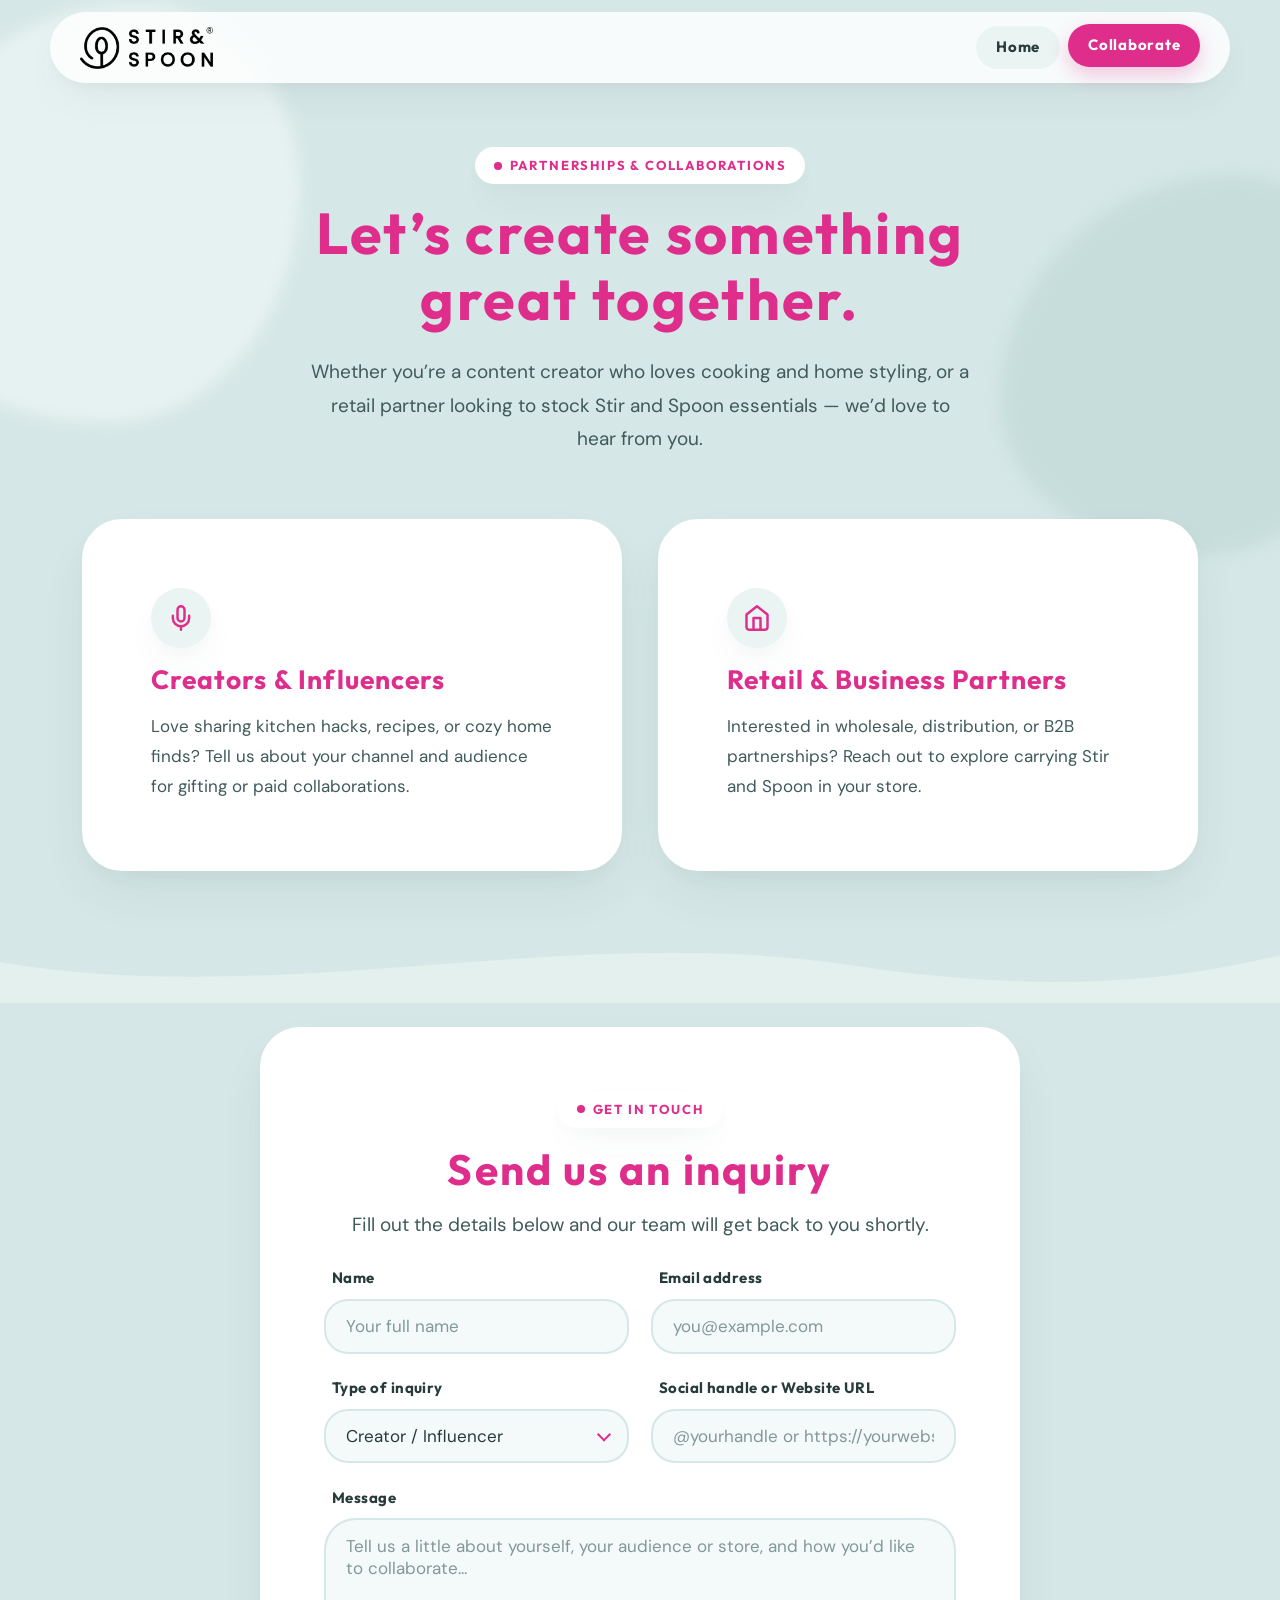
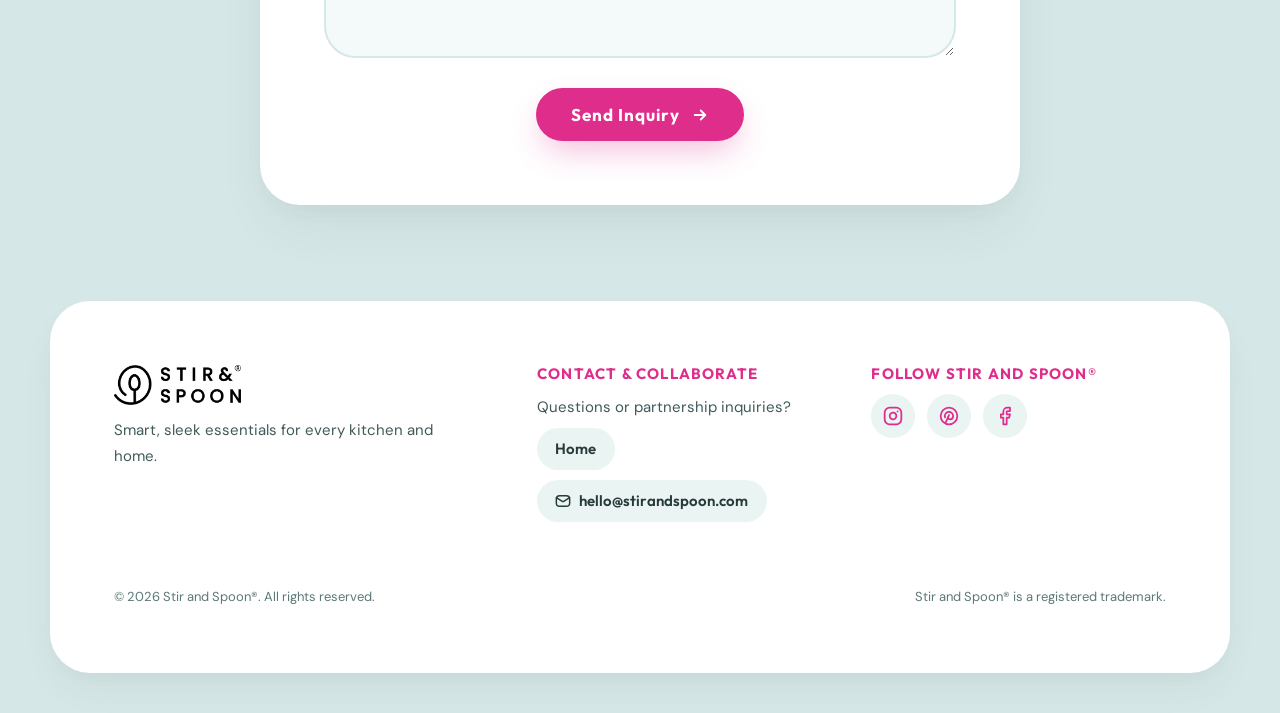
==== collaborate.html @ b80af35c "Update main page copy and add Collaborate page with inquiry form" ====
<!DOCTYPE html>
<html lang="en">
<head>
  <meta charset="UTF-8" />
  <meta name="viewport" content="width=device-width, initial-scale=1.0" />

  <!-- SEO Meta Tags -->
  <title>Collaborate | Stir and Spoon® — Partnerships &amp; Creators</title>
  <meta
    name="description"
    content="Collaborate with Stir and Spoon® — Whether you’re a content creator who loves cooking and home styling, or a retail partner looking to stock Stir and Spoon essentials."
  />

  <!-- Open Graph / Social Sharing Tags -->
  <meta property="og:type" content="website" />
  <meta property="og:site_name" content="Stir and Spoon®" />
  <meta property="og:title" content="Collaborate | Stir and Spoon®" />
  <meta
    property="og:description"
    content="Let’s create something great together. Creator collaborations and retail partnerships with Stir and Spoon®."
  />
  <meta property="og:image" content="assets/photos/hero-foto.jpg" />

  <!-- Favicon & App Icons -->
  <link rel="icon" type="image/png" sizes="192x192" href="assets/favicon.png" />
  <link rel="shortcut icon" href="favicon.ico" />
  <link rel="apple-touch-icon" sizes="180x180" href="assets/apple-touch-icon.png" />

  <!-- Google Fonts: Outfit (Geometric Headings & Wordmark) + DM Sans (Body) -->
  <link rel="preconnect" href="https://fonts.googleapis.com" />
  <link rel="preconnect" href="https://fonts.gstatic.com" crossorigin />
  <link
    href="https://fonts.googleapis.com/css2?family=DM+Sans:ital,opsz,wght@0,9..40,400..700;1,9..40,400..600&family=Outfit:wght@500;600;700;800&display=swap"
    rel="stylesheet"
  />

  <!-- Main Stylesheet -->
  <link rel="stylesheet" href="style.css" />
</head>
<body>

  <!-- ========================================================================
       1. HEADER COMPONENT (Shared across all pages)
       ======================================================================== -->
  <header class="site-header" id="top">
    <div class="header-bar">
      <!-- Brand Logo (Left) -->
      <a href="index.html" class="brand-logo" aria-label="Stir and Spoon® Home">
        <img
          src="assets/logo.svg"
          alt="Stir and Spoon®"
          class="brand-logo-img"
          data-logo-img
        />
        <span class="brand-wordmark-fallback" style="display: none;">
          STIR AND SPOON<sup>®</sup>
        </span>
      </a>

      <!-- Header Right Actions: Home & Collaborate Links -->
      <div class="header-actions">
        <div class="header-nav-links">
          <a href="index.html" class="header-pill-link">
            <span data-i18n="nav.home">Home</span>
          </a>
          <a href="collaborate.html" class="header-pill-link is-active" aria-current="page">
            <span data-i18n="nav.collaborate">Collaborate</span>
          </a>
        </div>
      </div>
    </div>
  </header>

  <main>
    <!-- ======================================================================
         2. COLLABORATE HERO SECTION
         ====================================================================== -->
    <section class="section collab-hero-section">
      <div class="blob blob-light hero-blob-1" aria-hidden="true"></div>
      <div class="blob blob-deep hero-blob-2" aria-hidden="true"></div>

      <div class="container collab-hero-inner reveal">
        <span class="section-eyebrow" data-i18n="collaborate.eyebrow">
          Partnerships &amp; Collaborations
        </span>

        <h1 class="collab-hero-title" data-i18n="collaborate.title">
          Let’s create something great together.
        </h1>

        <p class="collab-hero-subtitle" data-i18n="collaborate.subtitle">
          Whether you’re a content creator who loves cooking and home styling, or a retail partner looking to stock Stir and Spoon essentials — we’d love to hear from you.
        </p>
      </div>
    </section>

    <!-- ======================================================================
         3. TWO COLLABORATION CARDS SIDE-BY-SIDE
         ====================================================================== -->
    <section class="section collab-cards-section">
      <div class="container">
        <div class="collab-cards-grid">
          <!-- Card 1: Creators & Influencers -->
          <article class="card card-interactive collab-card reveal">
            <div class="collab-card-icon" aria-hidden="true">
              <svg width="28" height="28" viewBox="0 0 24 24" fill="none" stroke="currentColor" stroke-width="2.1" stroke-linecap="round" stroke-linejoin="round">
                <path d="M12 2a3 3 0 0 0-3 3v7a3 3 0 0 0 6 0V5a3 3 0 0 0-3-3Z" />
                <path d="M19 10v2a7 7 0 0 1-14 0v-2" />
                <line x1="12" y1="19" x2="12" y2="22" />
              </svg>
            </div>
            <h2 class="collab-card-title" data-i18n="collaborate.card1Title">
              Creators &amp; Influencers
            </h2>
            <p class="collab-card-text" data-i18n="collaborate.card1Text">
              Love sharing kitchen hacks, recipes, or cozy home finds? Tell us about your channel and audience for gifting or paid collaborations.
            </p>
          </article>

          <!-- Card 2: Retail & Business Partners -->
          <article class="card card-interactive collab-card reveal">
            <div class="collab-card-icon" aria-hidden="true">
              <svg width="28" height="28" viewBox="0 0 24 24" fill="none" stroke="currentColor" stroke-width="2.1" stroke-linecap="round" stroke-linejoin="round">
                <path d="M3 9l9-7 9 7v11a2 2 0 0 1-2 2H5a2 2 0 0 1-2-2z" />
                <polyline points="9 22 9 12 15 12 15 22" />
              </svg>
            </div>
            <h2 class="collab-card-title" data-i18n="collaborate.card2Title">
              Retail &amp; Business Partners
            </h2>
            <p class="collab-card-text" data-i18n="collaborate.card2Text">
              Interested in wholesale, distribution, or B2B partnerships? Reach out to explore carrying Stir and Spoon in your store.
            </p>
          </article>
        </div>
      </div>
    </section>

    <!-- Soft Organic Wave Curve Transition -->
    <div class="wave-divider" aria-hidden="true">
      <svg viewBox="0 0 1440 80" fill="none" preserveAspectRatio="none">
        <path
          d="M0,32 C320,88 640,-16 960,36 C1200,74 1340,48 1440,24 L1440,80 L0,80 Z"
          fill="#EAF4F3"
          opacity="0.7"
        />
      </svg>
    </div>

    <!-- ======================================================================
         4. COLLABORATE CONTACT FORM SECTION
         ====================================================================== -->
    <section class="section collab-form-section" id="inquiry-form">
      <div class="container">
        <div class="card collab-form-card reveal">
          <div class="section-header" style="margin-bottom: 1.5rem;">
            <span class="section-eyebrow" data-i18n="collaborate.formEyebrow">Get in touch</span>
            <h2 class="section-title" data-i18n="collaborate.formTitle">Send us an inquiry</h2>
            <p class="section-subtitle" data-i18n="collaborate.formSubtitle">
              Fill out the details below and our team will get back to you shortly.
            </p>
          </div>

          <form class="collab-form" id="collab-form">
            <div class="form-row-2">
              <!-- Name -->
              <div class="form-group">
                <label for="collab-name" class="form-label" data-i18n="collaborate.labelName">
                  Name
                </label>
                <input
                  type="text"
                  id="collab-name"
                  name="name"
                  class="form-input"
                  placeholder="Your full name"
                  required
                />
              </div>

              <!-- Email address -->
              <div class="form-group">
                <label for="collab-email" class="form-label" data-i18n="collaborate.labelEmail">
                  Email address
                </label>
                <input
                  type="email"
                  id="collab-email"
                  name="email"
                  class="form-input"
                  placeholder="you@example.com"
                  required
                />
              </div>
            </div>

            <div class="form-row-2">
              <!-- Type of inquiry (dropdown) -->
              <div class="form-group">
                <label for="collab-type" class="form-label" data-i18n="collaborate.labelType">
                  Type of inquiry
                </label>
                <div class="select-wrapper">
                  <select id="collab-type" name="inquiryType" class="form-select" required>
                    <option value="Creator / Influencer" data-i18n="collaborate.optionCreator">
                      Creator / Influencer
                    </option>
                    <option value="Retail / Wholesale" data-i18n="collaborate.optionRetail">
                      Retail / Wholesale
                    </option>
                    <option value="Press / Other" data-i18n="collaborate.optionPress">
                      Press / Other
                    </option>
                  </select>
                </div>
              </div>

              <!-- Social handle or Website URL -->
              <div class="form-group">
                <label for="collab-social" class="form-label" data-i18n="collaborate.labelSocial">
                  Social handle or Website URL
                </label>
                <input
                  type="text"
                  id="collab-social"
                  name="socialOrWebsite"
                  class="form-input"
                  placeholder="@yourhandle or https://yourwebsite.com"
                />
              </div>
            </div>

            <!-- Message -->
            <div class="form-group">
              <label for="collab-message" class="form-label" data-i18n="collaborate.labelMessage">
                Message
              </label>
              <textarea
                id="collab-message"
                name="message"
                class="form-textarea"
                placeholder="Tell us a little about yourself, your audience or store, and how you’d like to collaborate..."
                required
              ></textarea>
            </div>

            <!-- Submit Button -->
            <div class="form-submit-wrap">
              <button type="submit" class="btn btn-primary">
                <span data-i18n="collaborate.submitBtn">Send Inquiry</span>
                <svg class="btn-icon" viewBox="0 0 24 24" fill="none" stroke="currentColor" stroke-width="2.5" stroke-linecap="round" stroke-linejoin="round" aria-hidden="true">
                  <path d="M5 12h14" />
                  <path d="m13 6 6 6-6 6" />
                </svg>
              </button>
            </div>
          </form>

          <!-- Confirmation Banner (Shown on Submit) -->
          <div class="form-success-message" id="collab-success" role="status" aria-live="polite">
            <h3 class="form-success-title" data-i18n="collaborate.successTitle">
              Thank you for reaching out!
            </h3>
            <p class="form-success-text" data-i18n="collaborate.successText">
              Your inquiry has been prepared for our team. Your email client will open with your message ready to send to hello@stirandspoon.com.
            </p>
          </div>
        </div>
      </div>
    </section>
  </main>

  <!-- ========================================================================
       5. FOOTER COMPONENT (Shared across all pages)
       ======================================================================== -->
  <footer class="site-footer">
    <div class="footer-card">
      <div class="footer-grid">
        <!-- Column 1: Logo & Tagline -->
        <div class="footer-brand-col">
          <a href="index.html" class="brand-logo brand-logo--footer" aria-label="Stir and Spoon®">
            <img
              src="assets/logo.svg"
              alt="Stir and Spoon®"
              class="brand-logo-img"
              data-logo-img
            />
            <span class="brand-wordmark-fallback" style="display: none;">
              STIR AND SPOON<sup>®</sup>
            </span>
          </a>
          <p class="footer-tagline" data-i18n="footer.tagline">
            Smart, sleek essentials for every kitchen and home.
          </p>
        </div>

        <!-- Column 2: Contact & Collaborate -->
        <div>
          <h3 class="footer-heading" data-i18n="footer.contactTitle">Contact &amp; Collaborate</h3>
          <p class="footer-contact-text" data-i18n="footer.contactPlaceholder">
            Questions or partnership inquiries?
          </p>
          <div class="footer-links-stack">
            <a href="index.html" class="footer-email-pill">
              <span data-i18n="nav.home">Home</span>
            </a>
            <a href="mailto:hello@stirandspoon.com" class="footer-email-pill" id="footer-email-link">
              <svg width="16" height="16" viewBox="0 0 24 24" fill="none" stroke="currentColor" stroke-width="2.2" stroke-linecap="round" stroke-linejoin="round" aria-hidden="true">
                <rect x="2" y="4" width="20" height="16" rx="5" />
                <path d="m22 7-8.97 5.7a1.94 1.94 0 0 1-2.06 0L2 7" />
              </svg>
              <span id="footer-email-text">hello@stirandspoon.com</span>
            </a>
          </div>
        </div>

        <!-- Column 3: Social Media Icons (Instagram, Pinterest, Facebook) -->
        <div>
          <h3 class="footer-heading" data-i18n="footer.socialTitle">Follow Stir and Spoon®</h3>
          <div class="social-list">
            <a
              href="#"
              class="social-link"
              data-social="instagram"
              aria-label="Stir and Spoon® on Instagram"
            >
              <svg width="20" height="20" viewBox="0 0 24 24" fill="none" stroke="currentColor" stroke-width="2.1" stroke-linecap="round" stroke-linejoin="round" aria-hidden="true">
                <rect x="2" y="2" width="20" height="20" rx="6" ry="6" />
                <path d="M16 11.37A4 4 0 1 1 12.63 8 4 4 0 0 1 16 11.37z" />
                <line x1="17.5" y1="6.5" x2="17.51" y2="6.5" />
              </svg>
            </a>

            <a
              href="#"
              class="social-link"
              data-social="pinterest"
              aria-label="Stir and Spoon® on Pinterest"
            >
              <svg width="20" height="20" viewBox="0 0 24 24" fill="none" stroke="currentColor" stroke-width="2.1" stroke-linecap="round" stroke-linejoin="round" aria-hidden="true">
                <circle cx="12" cy="12" r="10" />
                <path d="M8 20l4-9" />
                <path d="M10.7 14c.437 1.263 1.43 2 2.55 2c2.071 0 3.75-1.554 3.75-4a5 5 0 1 0-9.7 1.7" />
              </svg>
            </a>

            <a
              href="#"
              class="social-link"
              data-social="facebook"
              aria-label="Stir and Spoon® on Facebook"
            >
              <svg width="20" height="20" viewBox="0 0 24 24" fill="none" stroke="currentColor" stroke-width="2.1" stroke-linecap="round" stroke-linejoin="round" aria-hidden="true">
                <path d="M18 2h-3a5 5 0 0 0-5 5v3H7v4h3v8h4v-8h3l1-4h-4V7a1 1 0 0 1 1-1h3z" />
              </svg>
            </a>
          </div>
        </div>
      </div>

      <div class="footer-bottom">
        <span data-i18n="footer.copyright">© 2026 Stir and Spoon®. All rights reserved.</span>
        <span data-i18n="footer.trademark">Stir and Spoon® is a registered trademark.</span>
      </div>
    </div>
  </footer>

  <!-- Translations & Site Data Config -->
  <script src="translations.js"></script>
  <!-- Main Application Script -->
  <script src="script.js"></script>
</body>
</html>
---- style.css ----
/**
 * ============================================================================
 * STIR & SPOON® — Main Stylesheet (style.css)
 * ============================================================================
 * Table of Contents:
 * 1. VARIABLES (:root Design System)
 * 2. BASE & RESET (Typography, Accessibility, Motion)
 * 3. LAYOUT & UTILITIES (.container, .section, Wave Transitions)
 * 4. REUSABLE COMPONENTS (.btn, .card, .photo-frame, .blob, Logo Wordmark)
 * 5. SECTIONS
 *    5.1 Header & Language Switch (Reusable)
 *    5.2 Hero Section
 *    5.3 Manifesto Section
 *    5.4 Mood Impression (Sfeerimpressie) Section
 *    5.5 Assortiment / Product Range Section (Future-ready Template)
 *    5.6 Call-to-Action (CTA) Band Section
 *    5.7 Footer (Reusable)
 * ============================================================================
 */

/* ============================================================================
   1. VARIABLES (:root Design System)
   ============================================================================ */
:root {
  /* Brand Colors */
  --color-pastel-blue: #D5E7E6;
  --color-pastel-blue-light: #EAF4F3;
  --color-pastel-blue-lighter: #F4F9F9;
  --color-pastel-blue-deep: #BBD6D4;
  --color-pastel-blue-dark: #9EC2C0;

  --color-pink: #DE2D8B;
  --color-pink-hover: #C62279;
  --color-pink-soft: #FCEAF3;
  --color-pink-glow: rgba(222, 45, 139, 0.22);

  --color-white: #FFFFFF;
  --color-white-glass: rgba(255, 255, 255, 0.82);
  --color-text: #3F5A59;
  --color-text-dark: #263B3A;
  --color-text-muted: #5C7877;

  /* Typography */
  --font-heading: 'Outfit', -apple-system, BlinkMacSystemFont, 'Segoe UI', sans-serif;
  --font-body: 'DM Sans', -apple-system, BlinkMacSystemFont, 'Segoe UI', sans-serif;

  --fs-xs: 0.8125rem;
  --fs-sm: 0.9375rem;
  --fs-base: 1.0625rem;
  --fs-md: 1.1875rem;
  --fs-lg: clamp(1.35rem, 2.2vw, 1.65rem);
  --fs-xl: clamp(1.85rem, 3.5vw, 2.65rem);
  --fs-hero: clamp(2.25rem, 5vw, 3.6rem);

  /* Logo Sizing (Standard stacked logo in header/footer, horizontal pink logo in hero) */
  --logo-height-header: 42px;
  --logo-height-hero: 58px;
  --logo-height-footer: 40px;

  /* Spacing Scale */
  --space-xs: 0.5rem;
  --space-sm: 1rem;
  --space-md: 1.5rem;
  --space-lg: 2.5rem;
  --space-xl: 4rem;
  --space-2xl: 6rem;

  /* Soft & Rounded Radii (NO sharp edges anywhere) */
  --radius-sm: 18px;
  --radius-md: 24px;
  --radius-lg: 32px;
  --radius-xl: 40px;
  --radius-pill: 9999px;

  /* Diffused, Soft Shadows */
  --shadow-soft: 0 18px 42px -12px rgba(63, 90, 89, 0.09), 0 6px 18px -6px rgba(63, 90, 89, 0.05);
  --shadow-card: 0 24px 56px -14px rgba(63, 90, 89, 0.11), 0 8px 24px -8px rgba(63, 90, 89, 0.06);
  --shadow-hover: 0 28px 64px -12px rgba(63, 90, 89, 0.16), 0 10px 28px -8px rgba(63, 90, 89, 0.08);
  --shadow-pink: 0 14px 32px -6px rgba(222, 45, 139, 0.32);
  --shadow-pink-hover: 0 20px 38px -6px rgba(222, 45, 139, 0.42);

  /* Layout & Transitions */
  --container-max: 1180px;
  --transition-fast: 0.22s cubic-bezier(0.22, 1, 0.36, 1);
  --transition-smooth: 0.4s cubic-bezier(0.22, 1, 0.36, 1);
}

/* ============================================================================
   2. BASE & RESET (Typography, Accessibility, Motion)
   ============================================================================ */
*,
*::before,
*::after {
  box-sizing: border-box;
  margin: 0;
  padding: 0;
}

html {
  scroll-behavior: smooth;
  font-size: 16px;
  background-color: var(--color-pastel-blue);
  color: var(--color-text);
  -webkit-font-smoothing: antialiased;
  -moz-osx-font-smoothing: grayscale;
}

body {
  font-family: var(--font-body);
  font-size: var(--fs-base);
  line-height: 1.75;
  background-color: var(--color-pastel-blue);
  color: var(--color-text);
  overflow-x: hidden;
  position: relative;
  min-height: 100vh;
}

img,
svg {
  max-width: 100%;
  display: block;
}

a {
  color: inherit;
  text-decoration: none;
  border-radius: var(--radius-pill);
  transition: color var(--transition-fast), background-color var(--transition-fast), transform var(--transition-fast), box-shadow var(--transition-fast);
}

button {
  font-family: inherit;
  border: none;
  background: none;
  cursor: pointer;
  border-radius: var(--radius-pill);
}

ul {
  list-style: none;
}

/* Accessible Focus States (Always soft & rounded) */
:focus-visible {
  outline: 3px solid var(--color-pink);
  outline-offset: 4px;
  border-radius: var(--radius-pill);
}

/* Headings with wide geometric letter-spacing */
h1,
h2,
h3,
h4 {
  font-family: var(--font-heading);
  color: var(--color-text-dark);
  letter-spacing: 0.04em;
  line-height: 1.22;
  font-weight: 700;
}

/* Scroll Reveal Animations */
.reveal {
  opacity: 0;
  transform: translateY(24px);
  transition: opacity 0.7s cubic-bezier(0.22, 1, 0.36, 1), transform 0.7s cubic-bezier(0.22, 1, 0.36, 1);
}

.reveal.is-visible {
  opacity: 1;
  transform: translateY(0);
}

@media (prefers-reduced-motion: reduce) {
  html {
    scroll-behavior: auto;
  }

  *,
  *::before,
  *::after {
    animation-duration: 0.01ms !important;
    animation-iteration-count: 1 !important;
    transition-duration: 0.01ms !important;
  }

  .reveal {
    opacity: 1;
    transform: none;
  }
}

/* ============================================================================
   3. LAYOUT & UTILITIES (.container, .section, Wave Transitions)
   ============================================================================ */
.container {
  width: 100%;
  max-width: var(--container-max);
  margin: 0 auto;
  padding: 0 1.25rem;
}

@media (min-width: 768px) {
  .container {
    padding: 0 2rem;
  }
}

.section {
  position: relative;
  padding: var(--space-xl) 0;
  z-index: 1;
}

@media (min-width: 768px) {
  .section {
    padding: var(--space-2xl) 0;
  }
}

.section-header {
  text-align: center;
  max-width: 680px;
  margin: 0 auto var(--space-lg);
}

.section-eyebrow {
  display: inline-flex;
  align-items: center;
  gap: 0.5rem;
  font-family: var(--font-heading);
  font-size: var(--fs-xs);
  font-weight: 700;
  letter-spacing: 0.14em;
  text-transform: uppercase;
  color: var(--color-pink);
  background-color: var(--color-white);
  padding: 0.45rem 1.15rem;
  border-radius: var(--radius-pill);
  box-shadow: var(--shadow-soft);
  margin-bottom: 1rem;
}

.section-eyebrow::before {
  content: '';
  width: 8px;
  height: 8px;
  border-radius: var(--radius-pill);
  background-color: var(--color-pink);
}

.section-title {
  font-size: var(--fs-xl);
  color: var(--color-pink);
  margin-bottom: 0.85rem;
  letter-spacing: 0.05em;
}

.section-subtitle {
  font-size: var(--fs-md);
  color: var(--color-text);
  line-height: 1.7;
}

/* Soft Curved Wave Section Transitions (No sharp lines) */
.wave-divider {
  width: 100%;
  overflow: hidden;
  line-height: 0;
  pointer-events: none;
  user-select: none;
}

.wave-divider svg {
  width: 100%;
  height: 44px;
}

@media (min-width: 768px) {
  .wave-divider svg {
    height: 68px;
  }
}

/* ============================================================================
   4. REUSABLE COMPONENTS (.btn, .card, .photo-frame, .blob, Logo Wordmark)
   ============================================================================ */

/* 4.1 Buttons (.btn) — Always pill-shaped */
.btn {
  display: inline-flex;
  align-items: center;
  justify-content: center;
  gap: 0.65rem;
  font-family: var(--font-heading);
  font-size: var(--fs-base);
  font-weight: 700;
  letter-spacing: 0.06em;
  padding: 1rem 2.2rem;
  border-radius: var(--radius-pill);
  transition: transform var(--transition-fast), box-shadow var(--transition-fast), background-color var(--transition-fast);
  text-align: center;
  white-space: nowrap;
}

.btn-primary {
  background-color: var(--color-pink);
  color: var(--color-white);
  box-shadow: var(--shadow-pink);
}

.btn-primary:hover {
  background-color: var(--color-pink-hover);
  transform: translateY(-3px);
  box-shadow: var(--shadow-pink-hover);
}

.btn-primary:active {
  transform: translateY(-1px);
}

.btn-white {
  background-color: var(--color-white);
  color: var(--color-pink);
  box-shadow: var(--shadow-soft);
}

.btn-white:hover {
  background-color: var(--color-pastel-blue-lighter);
  transform: translateY(-3px);
  box-shadow: var(--shadow-hover);
}

.btn-icon {
  width: 18px;
  height: 18px;
  transition: transform var(--transition-fast);
}

.btn:hover .btn-icon {
  transform: translateX(3px);
}

/* 4.2 Cards (.card) — Generous 28-32px border-radius & soft shadow */
.card {
  background-color: var(--color-white);
  border-radius: var(--radius-lg);
  padding: var(--space-lg);
  box-shadow: var(--shadow-card);
  transition: transform var(--transition-smooth), box-shadow var(--transition-smooth);
}

@media (min-width: 768px) {
  .card {
    padding: var(--space-xl);
  }
}

.card-interactive:hover {
  transform: translateY(-5px);
  box-shadow: var(--shadow-hover);
}

/* 4.3 Rounded Photo Frames (.photo-frame) */
.photo-frame {
  position: relative;
  border-radius: var(--radius-lg);
  overflow: hidden;
  background: linear-gradient(145deg, var(--color-white) 0%, var(--color-pastel-blue-light) 55%, var(--color-pastel-blue-deep) 100%);
  box-shadow: var(--shadow-card);
  border: 6px solid var(--color-white);
  transition: transform var(--transition-smooth), box-shadow var(--transition-smooth);
}

.photo-frame:hover {
  transform: translateY(-6px);
  box-shadow: var(--shadow-hover);
}

.photo-frame img {
  width: 100%;
  height: 100%;
  object-fit: cover;
  border-radius: calc(var(--radius-lg) - 6px);
  transition: transform 0.6s cubic-bezier(0.22, 1, 0.36, 1);
}

.photo-frame:hover img {
  transform: scale(1.04);
}

/* Soft Pastel Placeholder inside .photo-frame until real photos are added */
.photo-placeholder {
  width: 100%;
  height: 100%;
  min-height: 240px;
  display: flex;
  flex-direction: column;
  align-items: center;
  justify-content: center;
  text-align: center;
  padding: var(--space-md);
  background:
    radial-gradient(circle at 20% 20%, var(--color-white) 0%, transparent 55%),
    radial-gradient(circle at 80% 80%, var(--color-pink-soft) 0%, transparent 50%),
    linear-gradient(135deg, var(--color-pastel-blue-lighter) 0%, var(--color-pastel-blue) 100%);
  color: var(--color-text);
  gap: 0.65rem;
}

.photo-placeholder-icon {
  width: 54px;
  height: 54px;
  border-radius: var(--radius-pill);
  background-color: var(--color-white);
  color: var(--color-pink);
  display: flex;
  align-items: center;
  justify-content: center;
  box-shadow: var(--shadow-soft);
}

.photo-placeholder-title {
  font-family: var(--font-heading);
  font-weight: 700;
  font-size: var(--fs-base);
  color: var(--color-text-dark);
  letter-spacing: 0.03em;
}

.photo-placeholder-path {
  display: inline-block;
  font-size: var(--fs-xs);
  color: var(--color-pink);
  background-color: var(--color-white);
  padding: 0.3rem 0.85rem;
  border-radius: var(--radius-pill);
  font-weight: 600;
  box-shadow: var(--shadow-soft);
}

/* 4.4 Soft Organic Background Blobs (.blob) */
.blob {
  position: absolute;
  border-radius: 62% 38% 46% 54% / 60% 44% 56% 40%;
  filter: blur(8px);
  z-index: -1;
  pointer-events: none;
  user-select: none;
}

.blob-light {
  background-color: var(--color-pastel-blue-light);
  opacity: 0.85;
}

.blob-deep {
  background-color: var(--color-pastel-blue-deep);
  opacity: 0.55;
}

.blob-white {
  background-color: var(--color-white);
  opacity: 0.65;
}

/* 4.5 Brand Logo & Automatic Wordmark Fallback */
.brand-logo {
  display: inline-flex;
  align-items: center;
  gap: 0.5rem;
  text-decoration: none;
}

.brand-logo-img {
  width: auto;
  height: var(--logo-height-header);
  object-fit: contain;
}

.brand-logo--hero .brand-logo-img {
  height: var(--logo-height-hero);
}

.brand-logo--footer .brand-logo-img {
  height: var(--logo-height-footer);
}

/* Shown automatically when /assets/logo.svg is not present yet */
.brand-wordmark-fallback {
  font-family: var(--font-heading);
  font-weight: 800;
  letter-spacing: 0.14em;
  text-transform: uppercase;
  color: var(--color-pink);
  font-size: 1.25rem;
  line-height: 1.1;
  display: inline-flex;
  align-items: flex-start;
}

.brand-wordmark-fallback sup {
  font-size: 0.65em;
  font-weight: 700;
  margin-left: 0.12em;
  line-height: 1;
}

.brand-logo--hero .brand-wordmark-fallback {
  font-size: clamp(1.75rem, 3.8vw, 2.5rem);
  letter-spacing: 0.16em;
}

.brand-logo--footer .brand-wordmark-fallback {
  font-size: 1.2rem;
}

/* ============================================================================
   5. SECTIONS
   ============================================================================ */

/* ----------------------------------------------------------------------------
   5.1 Header & Language Switch (Shared, Reusable Component)
   ---------------------------------------------------------------------------- */
.site-header {
  position: sticky;
  top: 0.75rem;
  z-index: 100;
  padding: 0 1rem;
  margin-top: 0.75rem;
}

.header-bar {
  max-width: var(--container-max);
  margin: 0 auto;
  background-color: var(--color-white-glass);
  backdrop-filter: blur(14px);
  -webkit-backdrop-filter: blur(14px);
  border-radius: var(--radius-pill);
  padding: 0.75rem 1.25rem;
  display: flex;
  align-items: center;
  justify-content: space-between;
  gap: 1rem;
  box-shadow: var(--shadow-soft);
}

@media (min-width: 768px) {
  .header-bar {
    padding: 0.85rem 1.85rem;
  }
}

/* Future-Ready Navigation (Hidden for now; add `.has-nav` on `.site-header` to show) */
.site-nav,
.nav-burger {
  display: none;
}

.site-header.has-nav .site-nav {
  display: flex;
  align-items: center;
  gap: 1.5rem;
}

.nav-link {
  font-family: var(--font-heading);
  font-size: var(--fs-sm);
  font-weight: 600;
  letter-spacing: 0.05em;
  color: var(--color-text-dark);
  padding: 0.45rem 0.95rem;
  border-radius: var(--radius-pill);
}

.nav-link:hover {
  background-color: var(--color-pastel-blue-light);
  color: var(--color-pink);
}

.header-actions {
  display: flex;
  align-items: center;
  gap: 0.75rem;
}

/* NL | EN Pill Language Switch */
.lang-switch {
  display: inline-flex;
  align-items: center;
  background-color: var(--color-pastel-blue-light);
  padding: 0.25rem;
  border-radius: var(--radius-pill);
  gap: 0.2rem;
}

.lang-btn {
  font-family: var(--font-heading);
  font-size: var(--fs-xs);
  font-weight: 700;
  letter-spacing: 0.08em;
  color: var(--color-text);
  padding: 0.4rem 0.85rem;
  border-radius: var(--radius-pill);
  transition: background-color var(--transition-fast), color var(--transition-fast), box-shadow var(--transition-fast);
}

.lang-btn:hover {
  color: var(--color-pink);
}

.lang-btn.is-active {
  background-color: var(--color-pink);
  color: var(--color-white);
  box-shadow: 0 4px 12px rgba(222, 45, 139, 0.28);
}

/* ----------------------------------------------------------------------------
   5.2 Hero Section
   ---------------------------------------------------------------------------- */
.hero-section {
  position: relative;
  padding: var(--space-lg) 0 var(--space-xl);
  overflow: hidden;
}

@media (min-width: 960px) {
  .hero-section {
    padding: var(--space-xl) 0 var(--space-2xl);
  }
}

.hero-blob-1 {
  width: 420px;
  height: 420px;
  top: -80px;
  left: -120px;
}

.hero-blob-2 {
  width: 380px;
  height: 380px;
  bottom: -60px;
  right: -100px;
}

.hero-grid {
  display: grid;
  grid-template-columns: 1fr;
  gap: var(--space-lg);
  align-items: center;
}

@media (min-width: 960px) {
  .hero-grid {
    grid-template-columns: 1.08fr 0.92fr;
    gap: var(--space-xl);
  }
}

.hero-content {
  text-align: center;
  display: flex;
  flex-direction: column;
  align-items: center;
}

@media (min-width: 960px) {
  .hero-content {
    text-align: left;
    align-items: flex-start;
  }
}

.hero-logo-wrap {
  margin-bottom: var(--space-sm);
}

.hero-badge {
  display: inline-flex;
  align-items: center;
  gap: 0.5rem;
  background-color: var(--color-white);
  color: var(--color-text-dark);
  font-family: var(--font-heading);
  font-size: var(--fs-xs);
  font-weight: 700;
  letter-spacing: 0.12em;
  text-transform: uppercase;
  padding: 0.45rem 1.1rem;
  border-radius: var(--radius-pill);
  box-shadow: var(--shadow-soft);
  margin-bottom: var(--space-md);
}

.hero-badge-dot {
  width: 8px;
  height: 8px;
  border-radius: var(--radius-pill);
  background-color: var(--color-pink);
}

.hero-title {
  font-size: var(--fs-hero);
  color: var(--color-pink);
  letter-spacing: 0.03em;
  margin-bottom: var(--space-md);
  line-height: 1.12;
}

.hero-supporting {
  font-size: var(--fs-md);
  color: var(--color-text);
  max-width: 540px;
  margin-bottom: var(--space-lg);
}

/* Hero Rounded Visual Showcase */
.hero-visual {
  position: relative;
}

.hero-photo-frame {
  aspect-ratio: 1 / 1;
  max-width: 500px;
  margin: 0 auto;
  border-radius: var(--radius-xl);
  border-width: 8px;
}

.hero-floating-pill {
  position: absolute;
  bottom: -14px;
  left: 50%;
  transform: translateX(-50%);
  background-color: var(--color-white);
  color: var(--color-text-dark);
  padding: 0.7rem 1.4rem;
  border-radius: var(--radius-pill);
  box-shadow: var(--shadow-card);
  display: inline-flex;
  align-items: center;
  gap: 0.6rem;
  font-family: var(--font-heading);
  font-size: var(--fs-sm);
  font-weight: 600;
  white-space: nowrap;
}

.hero-floating-pill-dot {
  width: 10px;
  height: 10px;
  border-radius: var(--radius-pill);
  background-color: var(--color-pink);
}

/* ----------------------------------------------------------------------------
   5.3 Manifesto Section
   ---------------------------------------------------------------------------- */
.manifesto-section {
  position: relative;
}

.manifesto-blob {
  width: 480px;
  height: 480px;
  top: 50%;
  left: 50%;
  transform: translate(-50%, -50%);
}

.manifesto-card {
  max-width: 880px;
  margin: 0 auto;
  border-radius: var(--radius-xl);
  text-align: center;
  position: relative;
  overflow: hidden;
}

.manifesto-body {
  display: flex;
  flex-direction: column;
  gap: 1.35rem;
  font-size: var(--fs-md);
  color: var(--color-text);
  line-height: 1.85;
  text-align: left;
  margin-top: var(--space-md);
}

@media (min-width: 768px) {
  .manifesto-body {
    padding: 0 var(--space-md);
  }
}

.manifesto-lead {
  font-family: var(--font-heading);
  font-size: var(--fs-lg);
  font-weight: 600;
  color: var(--color-text-dark);
  text-align: center;
}

.manifesto-closing {
  font-family: var(--font-heading);
  font-weight: 700;
  color: var(--color-pink);
  text-align: center;
  padding-top: 0.5rem;
}

/* Soft rounded decorative capsule at bottom of manifesto */
.soft-capsule-divider {
  width: 64px;
  height: 8px;
  border-radius: var(--radius-pill);
  background-color: var(--color-pastel-blue);
  margin: var(--space-md) auto 0;
}

/* ----------------------------------------------------------------------------
   5.4 Mood Impression (Sfeerimpressie) Section
   ---------------------------------------------------------------------------- */
.mood-section {
  position: relative;
}

/* Mobile: 2 columns (or horizontal touch scroll on very small viewports); Desktop: 3x2 grid */
.mood-grid {
  display: grid;
  grid-template-columns: repeat(2, 1fr);
  gap: 1rem;
}

@media (min-width: 640px) {
  .mood-grid {
    gap: 1.5rem;
  }
}

@media (min-width: 960px) {
  .mood-grid {
    grid-template-columns: repeat(3, 1fr);
    gap: 1.75rem;
  }
}

.mood-item {
  aspect-ratio: 1 / 1.08;
  position: relative;
}

.mood-caption-pill {
  position: absolute;
  bottom: 14px;
  left: 14px;
  right: 14px;
  background-color: var(--color-white-glass);
  backdrop-filter: blur(10px);
  -webkit-backdrop-filter: blur(10px);
  padding: 0.5rem 1rem;
  border-radius: var(--radius-pill);
  font-family: var(--font-heading);
  font-size: var(--fs-xs);
  font-weight: 600;
  color: var(--color-text-dark);
  text-align: center;
  box-shadow: var(--shadow-soft);
}

/* ----------------------------------------------------------------------------
   5.5 Assortiment / Product Range Section (Future-Ready Template)
   ---------------------------------------------------------------------------- */
.range-grid {
  display: grid;
  grid-template-columns: 1fr;
  gap: 1.75rem;
}

@media (min-width: 768px) {
  .range-grid {
    grid-template-columns: repeat(3, 1fr);
  }
}

.product-card {
  display: flex;
  flex-direction: column;
  gap: 1.15rem;
  text-align: center;
  align-items: center;
}

.product-card .photo-frame {
  width: 100%;
  aspect-ratio: 1 / 1;
}

.product-card-title {
  font-size: var(--fs-lg);
  color: var(--color-text-dark);
}

.product-card-text {
  font-size: var(--fs-sm);
  color: var(--color-text);
}

/* ----------------------------------------------------------------------------
   5.6 Call-to-Action (CTA) Band Section
   ---------------------------------------------------------------------------- */
.cta-section {
  padding-bottom: var(--space-2xl);
}

.cta-card {
  background: linear-gradient(135deg, var(--color-white) 0%, var(--color-pastel-blue-lighter) 100%);
  border-radius: var(--radius-xl);
  padding: var(--space-xl) var(--space-md);
  text-align: center;
  box-shadow: var(--shadow-card);
  border: 6px solid var(--color-white);
  position: relative;
  overflow: hidden;
}

@media (min-width: 768px) {
  .cta-card {
    padding: 4.5rem var(--space-xl);
  }
}

.cta-title {
  font-size: var(--fs-lg);
  color: var(--color-text-dark);
  margin-bottom: 0.4rem;
}

.cta-slogan {
  font-size: var(--fs-xl);
  color: var(--color-pink);
  margin-bottom: var(--space-lg);
}

/* ----------------------------------------------------------------------------
   5.7 Footer (Shared, Reusable Component)
   ---------------------------------------------------------------------------- */
.site-footer {
  padding: 0 1rem var(--space-lg);
}

.footer-card {
  max-width: var(--container-max);
  margin: 0 auto;
  background-color: var(--color-white);
  border-radius: var(--radius-xl);
  padding: var(--space-xl) var(--space-md);
  box-shadow: var(--shadow-soft);
}

@media (min-width: 768px) {
  .footer-card {
    padding: var(--space-xl);
  }
}

.footer-grid {
  display: grid;
  grid-template-columns: 1fr;
  gap: var(--space-lg);
  text-align: center;
  align-items: start;
}

@media (min-width: 768px) {
  .footer-grid {
    grid-template-columns: 1.3fr 1fr 1fr;
    text-align: left;
  }
}

.footer-brand-col {
  display: flex;
  flex-direction: column;
  align-items: center;
  gap: 0.75rem;
}

@media (min-width: 768px) {
  .footer-brand-col {
    align-items: flex-start;
  }
}

.footer-tagline {
  font-size: var(--fs-sm);
  color: var(--color-text);
  max-width: 320px;
}

.footer-heading {
  font-family: var(--font-heading);
  font-size: var(--fs-sm);
  font-weight: 700;
  letter-spacing: 0.08em;
  text-transform: uppercase;
  color: var(--color-pink);
  margin-bottom: 0.65rem;
}

.footer-contact-text {
  font-size: var(--fs-sm);
  color: var(--color-text);
  margin-bottom: 0.5rem;
}

.footer-email-pill {
  display: inline-flex;
  align-items: center;
  gap: 0.5rem;
  background-color: var(--color-pastel-blue-light);
  color: var(--color-text-dark);
  font-family: var(--font-heading);
  font-size: var(--fs-sm);
  font-weight: 600;
  padding: 0.5rem 1.15rem;
  border-radius: var(--radius-pill);
}

.footer-email-pill:hover {
  background-color: var(--color-pink);
  color: var(--color-white);
  transform: translateY(-2px);
}

.social-list {
  display: inline-flex;
  align-items: center;
  justify-content: center;
  gap: 0.75rem;
}

@media (min-width: 768px) {
  .social-list {
    justify-content: flex-start;
  }
}

.social-link {
  width: 44px;
  height: 44px;
  border-radius: var(--radius-pill);
  background-color: var(--color-pastel-blue-light);
  color: var(--color-pink);
  display: inline-flex;
  align-items: center;
  justify-content: center;
  transition: background-color var(--transition-fast), color var(--transition-fast), transform var(--transition-fast);
}

.social-link:hover {
  background-color: var(--color-pink);
  color: var(--color-white);
  transform: translateY(-3px);
}

.footer-bottom {
  margin-top: var(--space-lg);
  padding-top: var(--space-md);
  display: flex;
  flex-direction: column;
  align-items: center;
  justify-content: space-between;
  gap: 0.5rem;
  font-size: var(--fs-xs);
  color: var(--color-text-muted);
  text-align: center;
}

@media (min-width: 768px) {
  .footer-bottom {
    flex-direction: row;
  }
}

/* ----------------------------------------------------------------------------
   5.8 Header & Footer Navigation Links (Home / Collaborate)
   ---------------------------------------------------------------------------- */
.header-nav-links {
  display: inline-flex;
  align-items: center;
  gap: 0.5rem;
}

.header-pill-link {
  display: inline-flex;
  align-items: center;
  gap: 0.45rem;
  font-family: var(--font-heading);
  font-size: var(--fs-sm);
  font-weight: 700;
  letter-spacing: 0.05em;
  color: var(--color-text-dark);
  background-color: var(--color-pastel-blue-light);
  padding: 0.55rem 1.25rem;
  border-radius: var(--radius-pill);
  transition: background-color var(--transition-fast), color var(--transition-fast), transform var(--transition-fast), box-shadow var(--transition-fast);
}

.header-pill-link:hover,
.header-pill-link.is-active {
  background-color: var(--color-pink);
  color: var(--color-white);
  transform: translateY(-2px);
  box-shadow: 0 8px 20px rgba(222, 45, 139, 0.25);
}

.footer-links-stack {
  display: flex;
  flex-direction: column;
  align-items: center;
  gap: 0.6rem;
}

@media (min-width: 768px) {
  .footer-links-stack {
    align-items: flex-start;
  }
}

/* ----------------------------------------------------------------------------
   5.9 Collaborate Page (collaborate.html)
   ---------------------------------------------------------------------------- */
.collab-hero-section {
  padding-top: var(--space-xl);
  padding-bottom: var(--space-lg);
  text-align: center;
}

.collab-hero-inner {
  max-width: 780px;
  margin: 0 auto;
}

.collab-hero-title {
  font-size: var(--fs-hero);
  color: var(--color-pink);
  margin-bottom: var(--space-md);
  line-height: 1.14;
}

.collab-hero-subtitle {
  font-size: var(--fs-md);
  color: var(--color-text);
  max-width: 660px;
  margin: 0 auto;
  line-height: 1.75;
}

/* Two Partner Cards Side-by-Side */
.collab-cards-section {
  padding-top: var(--space-md);
  padding-bottom: var(--space-xl);
}

.collab-cards-grid {
  display: grid;
  grid-template-columns: 1fr;
  gap: 1.75rem;
}

@media (min-width: 768px) {
  .collab-cards-grid {
    grid-template-columns: repeat(2, 1fr);
    gap: 2.25rem;
  }
}

.collab-card {
  display: flex;
  flex-direction: column;
  align-items: flex-start;
  text-align: left;
  gap: 1rem;
  border-radius: var(--radius-xl);
  border: 5px solid var(--color-white);
}

.collab-card-icon {
  width: 60px;
  height: 60px;
  border-radius: var(--radius-pill);
  background-color: var(--color-pastel-blue-light);
  color: var(--color-pink);
  display: inline-flex;
  align-items: center;
  justify-content: center;
  box-shadow: var(--shadow-soft);
}

.collab-card-title {
  font-size: var(--fs-lg);
  color: var(--color-pink);
}

.collab-card-text {
  font-size: var(--fs-base);
  color: var(--color-text);
  line-height: 1.75;
}

/* Collaborate Inquiry Form */
.collab-form-section {
  padding-top: var(--space-md);
  padding-bottom: var(--space-2xl);
}

.collab-form-card {
  max-width: 760px;
  margin: 0 auto;
  border-radius: var(--radius-xl);
}

.collab-form {
  display: flex;
  flex-direction: column;
  gap: 1.35rem;
  margin-top: var(--space-md);
}

.form-row-2 {
  display: grid;
  grid-template-columns: 1fr;
  gap: 1.35rem;
}

@media (min-width: 640px) {
  .form-row-2 {
    grid-template-columns: repeat(2, 1fr);
  }
}

.form-group {
  display: flex;
  flex-direction: column;
  gap: 0.45rem;
  text-align: left;
}

.form-label {
  font-family: var(--font-heading);
  font-size: var(--fs-sm);
  font-weight: 700;
  color: var(--color-text-dark);
  letter-spacing: 0.03em;
  padding-left: 0.5rem;
}

.form-input,
.form-select,
.form-textarea {
  width: 100%;
  font-family: var(--font-body);
  font-size: var(--fs-base);
  color: var(--color-text-dark);
  background-color: var(--color-pastel-blue-lighter);
  border: 2px solid var(--color-pastel-blue);
  border-radius: var(--radius-md);
  padding: 0.9rem 1.25rem;
  transition: border-color var(--transition-fast), background-color var(--transition-fast), box-shadow var(--transition-fast);
  appearance: none;
  -webkit-appearance: none;
}

.form-input::placeholder,
.form-textarea::placeholder {
  color: var(--color-text-muted);
  opacity: 0.75;
}

.form-input:focus,
.form-select:focus,
.form-textarea:focus {
  outline: none;
  background-color: var(--color-white);
  border-color: var(--color-pink);
  box-shadow: 0 0 0 4px var(--color-pink-glow);
}

.select-wrapper {
  position: relative;
}

.select-wrapper::after {
  content: '';
  position: absolute;
  right: 1.25rem;
  top: 50%;
  width: 10px;
  height: 10px;
  border-right: 2.5px solid var(--color-pink);
  border-bottom: 2.5px solid var(--color-pink);
  transform: translateY(-65%) rotate(45deg);
  pointer-events: none;
}

.form-textarea {
  min-height: 140px;
  resize: vertical;
  border-radius: var(--radius-lg);
}

.form-submit-wrap {
  display: flex;
  justify-content: center;
  margin-top: 0.5rem;
}

.form-success-message {
  display: none;
  margin-top: 1.5rem;
  background-color: var(--color-pastel-blue-light);
  border-radius: var(--radius-lg);
  padding: 1.5rem;
  text-align: center;
  color: var(--color-text-dark);
  box-shadow: var(--shadow-soft);
}

.form-success-message.is-visible {
  display: block;
}

.form-success-title {
  font-family: var(--font-heading);
  font-size: var(--fs-md);
  font-weight: 700;
  color: var(--color-pink);
  margin-bottom: 0.35rem;
}

.form-success-text {
  font-size: var(--fs-sm);
  color: var(--color-text);
}
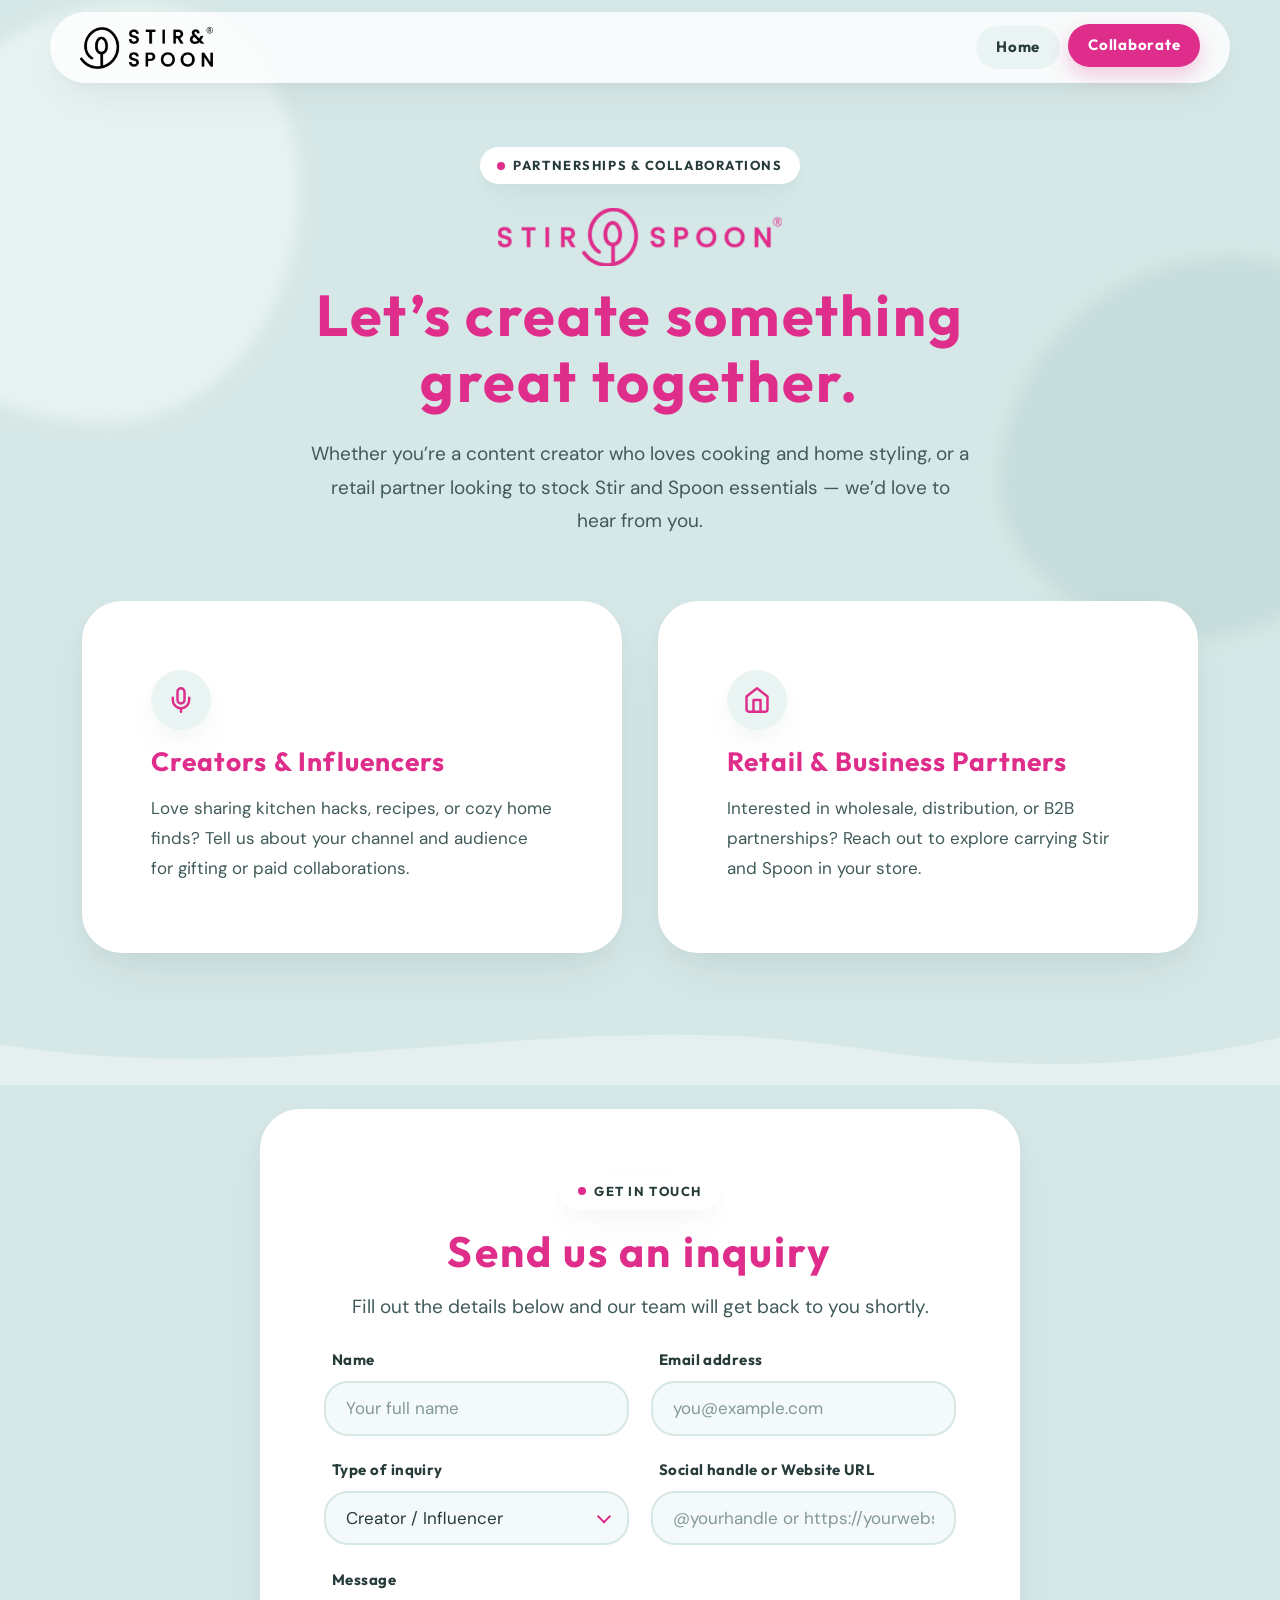
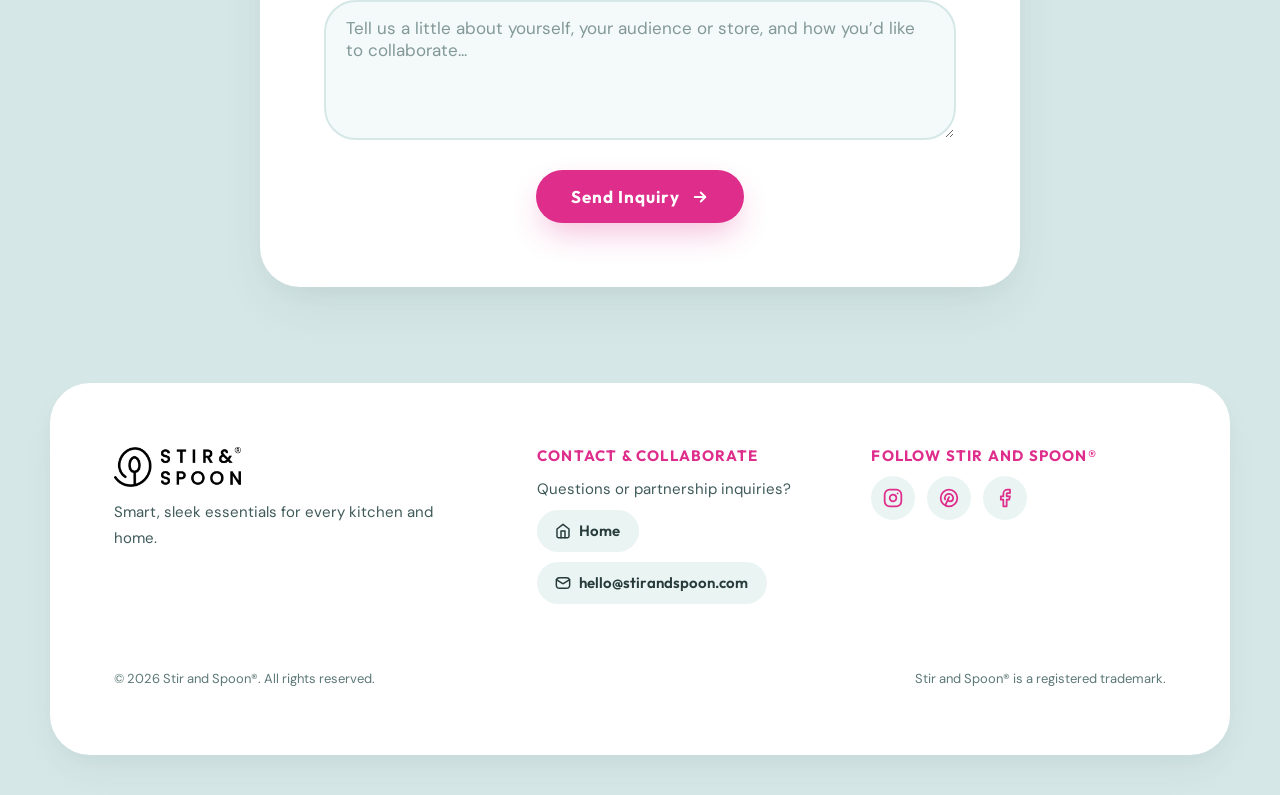
==== commit 7a627bcf: "Unify badge design with dark letters across both pages" ====
--- a/collaborate.html
+++ b/collaborate.html
@@ -80,9 +80,24 @@
       <div class="blob blob-deep hero-blob-2" aria-hidden="true"></div>
 
       <div class="container collab-hero-inner reveal">
-        <span class="section-eyebrow" data-i18n="collaborate.eyebrow">
-          Partnerships &amp; Collaborations
-        </span>
+        <div class="hero-badge">
+          <span class="hero-badge-dot" aria-hidden="true"></span>
+          <span data-i18n="collaborate.eyebrow">PARTNERSHIPS &amp; COLLABORATIONS</span>
+        </div>
+
+        <div class="hero-logo-wrap" style="display: flex; justify-content: center;">
+          <div class="brand-logo brand-logo--hero">
+            <img
+              src="assets/logo-hero.svg"
+              alt="Stir and Spoon®"
+              class="brand-logo-img"
+              data-logo-img
+            />
+            <span class="brand-wordmark-fallback" style="display: none;">
+              STIR AND SPOON<sup>®</sup>
+            </span>
+          </div>
+        </div>
 
         <h1 class="collab-hero-title" data-i18n="collaborate.title">
           Let’s create something great together.
@@ -302,6 +317,10 @@
           </p>
           <div class="footer-links-stack">
             <a href="index.html" class="footer-email-pill">
+              <svg width="16" height="16" viewBox="0 0 24 24" fill="none" stroke="currentColor" stroke-width="2.2" stroke-linecap="round" stroke-linejoin="round" aria-hidden="true">
+                <path d="m3 9 9-7 9 7v11a2 2 0 0 1-2 2H5a2 2 0 0 1-2-2z" />
+                <polyline points="9 22 9 12 15 12 15 22" />
+              </svg>
               <span data-i18n="nav.home">Home</span>
             </a>
             <a href="mailto:hello@stirandspoon.com" class="footer-email-pill" id="footer-email-link">
@@ -371,3 +390,4 @@
   <script src="script.js"></script>
 </body>
 </html>
+
--- a/style.css
+++ b/style.css
@@ -232,9 +232,9 @@
   font-family: var(--font-heading);
   font-size: var(--fs-xs);
   font-weight: 700;
-  letter-spacing: 0.14em;
+  letter-spacing: 0.12em;
   text-transform: uppercase;
-  color: var(--color-pink);
+  color: var(--color-text-dark);
   background-color: var(--color-white);
   padding: 0.45rem 1.15rem;
   border-radius: var(--radius-pill);
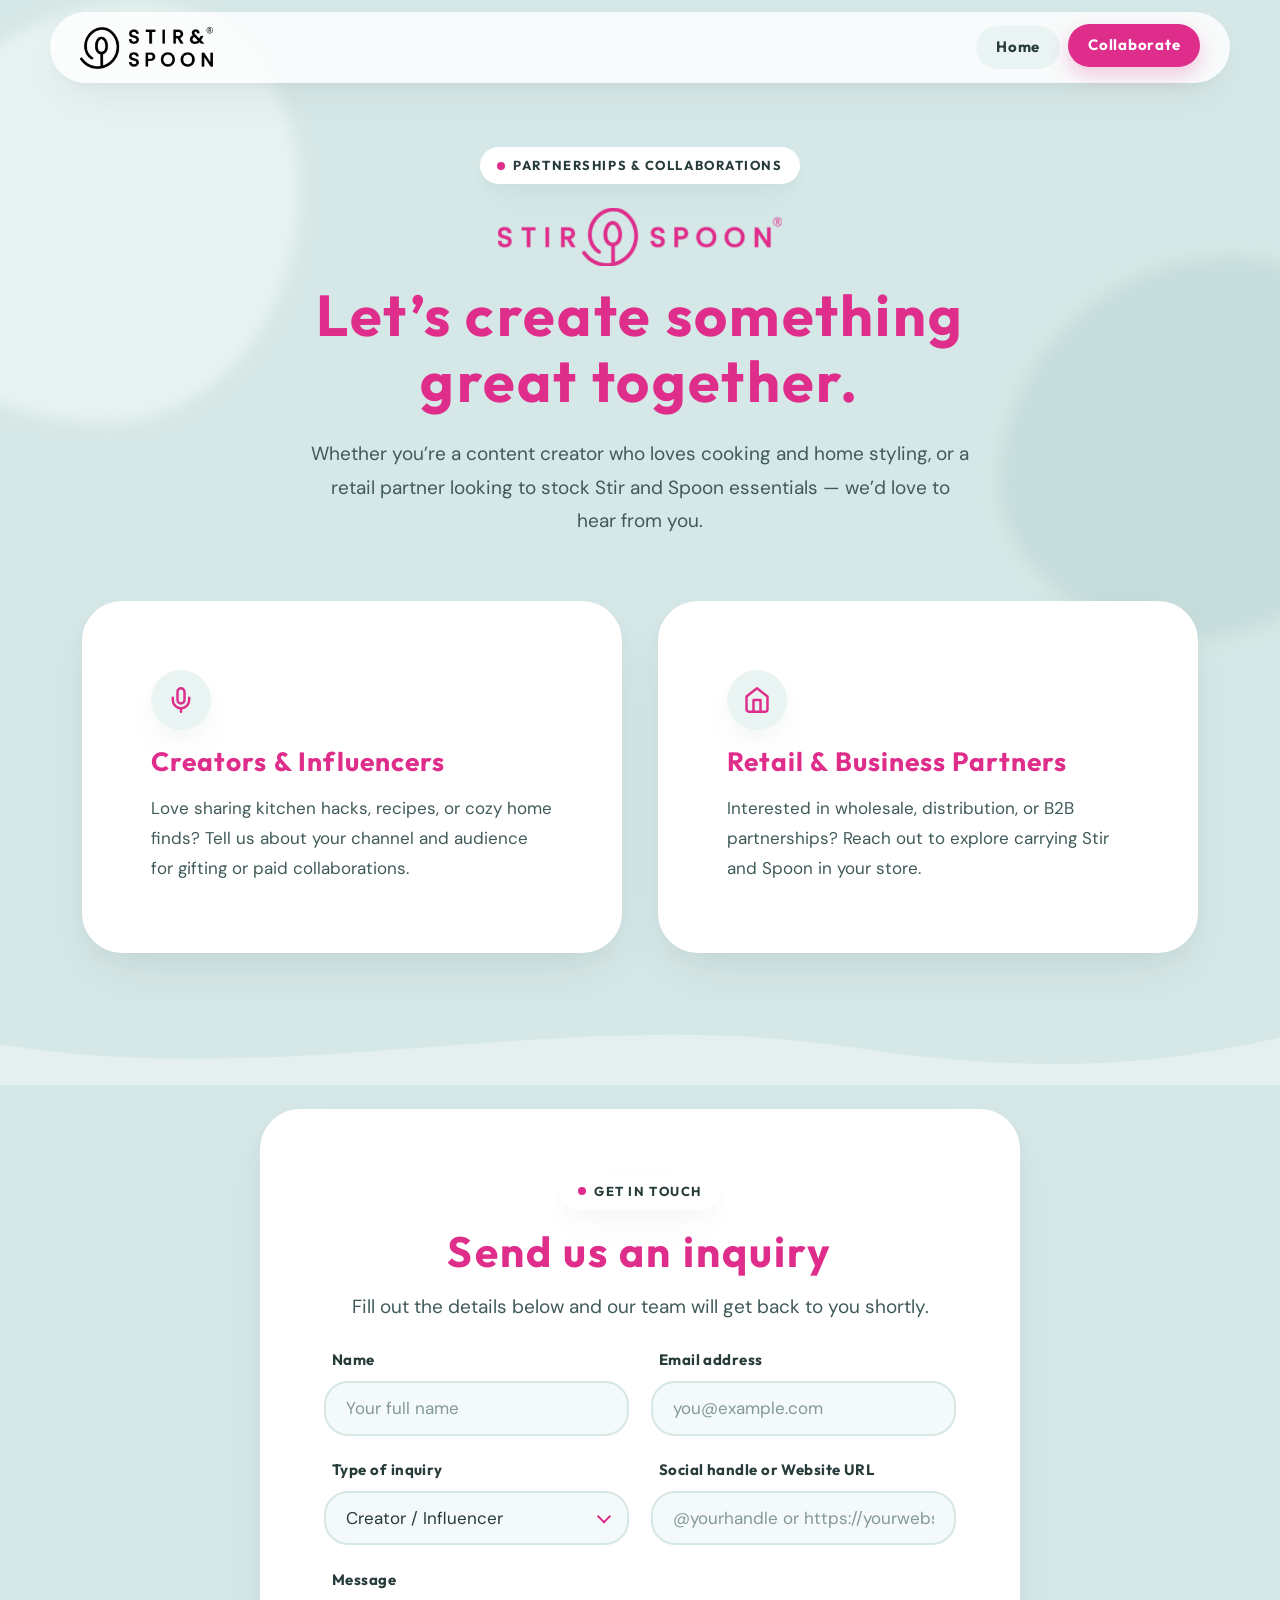
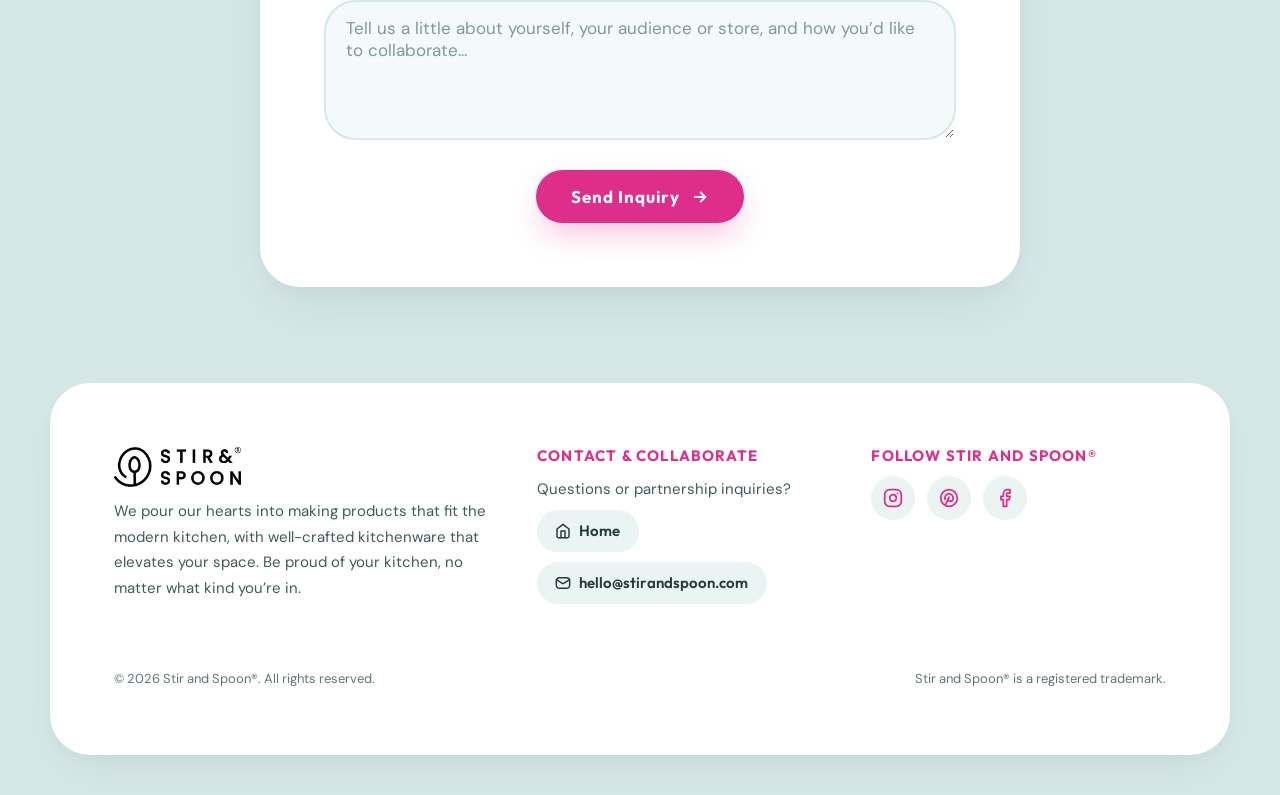
==== commit 28eb17ed: "Update footer tagline copy" ====
--- a/collaborate.html
+++ b/collaborate.html
@@ -305,7 +305,7 @@
             </span>
           </a>
           <p class="footer-tagline" data-i18n="footer.tagline">
-            Smart, sleek essentials for every kitchen and home.
+            We pour our hearts into making products that fit the modern kitchen, with well-crafted kitchenware that elevates your space. Be proud of your kitchen, no matter what kind you’re in.
           </p>
         </div>
 
--- a/style.css
+++ b/style.css
@@ -998,7 +998,8 @@
 .footer-tagline {
   font-size: var(--fs-sm);
   color: var(--color-text);
-  max-width: 320px;
+  max-width: 380px;
+  line-height: 1.7;
 }
 
 .footer-heading {
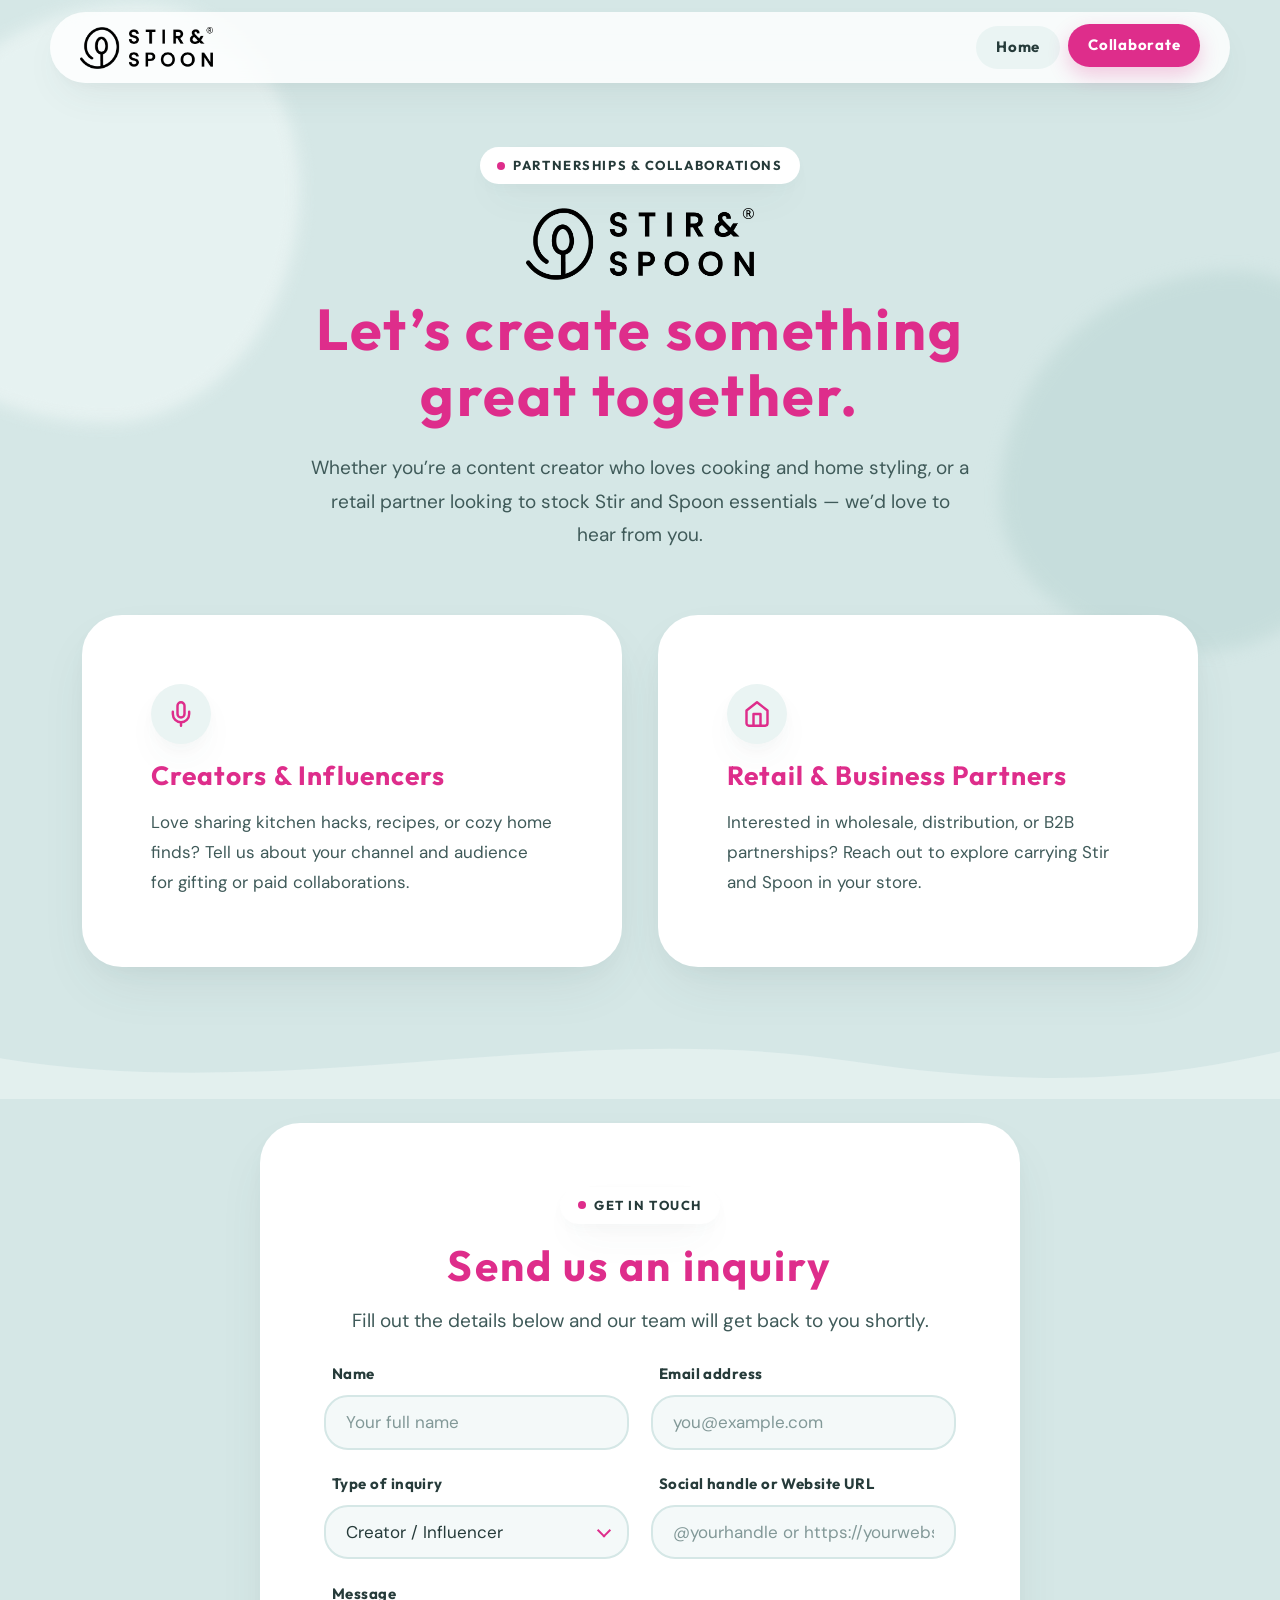
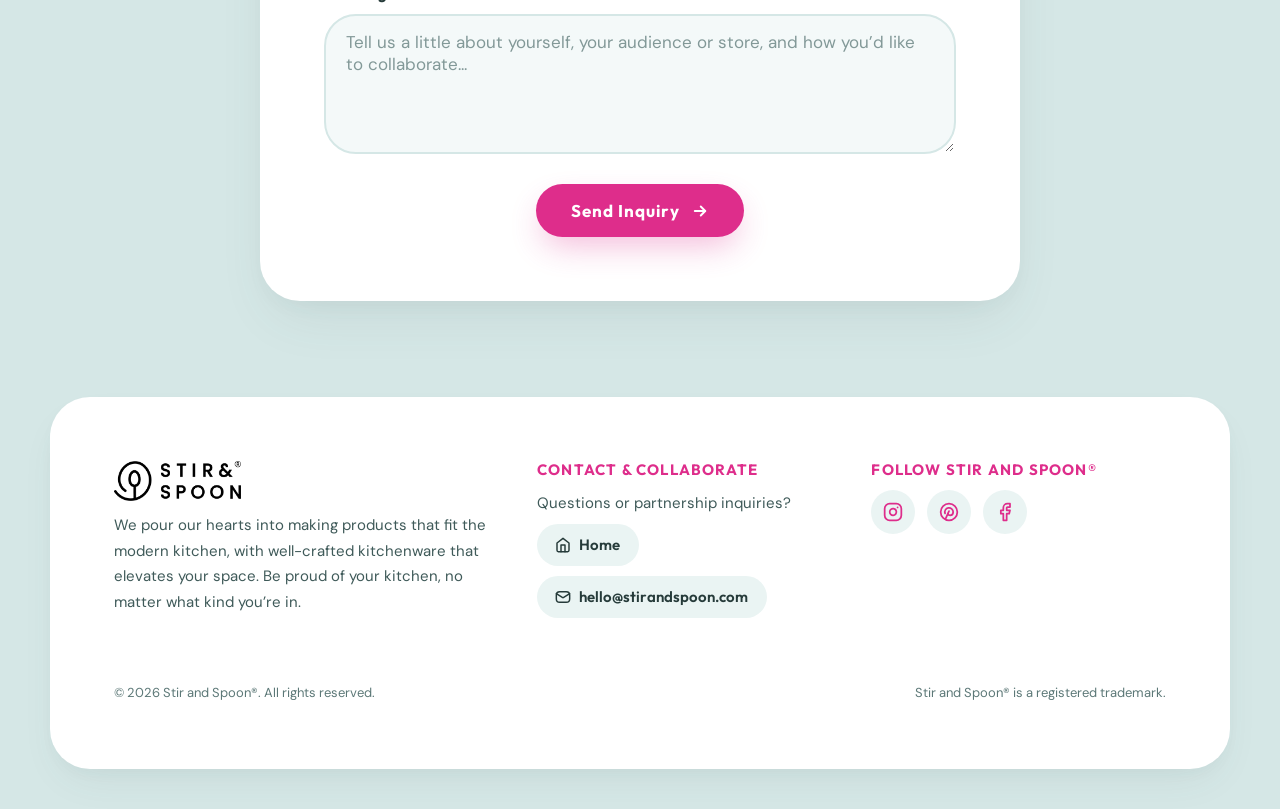
==== commit ad3ab7a9: "Use official black logo consistently across all sections and pages" ====
--- a/collaborate.html
+++ b/collaborate.html
@@ -88,7 +88,7 @@
         <div class="hero-logo-wrap" style="display: flex; justify-content: center;">
           <div class="brand-logo brand-logo--hero">
             <img
-              src="assets/logo-hero.svg"
+              src="assets/logo.svg"
               alt="Stir and Spoon®"
               class="brand-logo-img"
               data-logo-img
--- a/style.css
+++ b/style.css
@@ -52,9 +52,9 @@
   --fs-xl: clamp(1.85rem, 3.5vw, 2.65rem);
   --fs-hero: clamp(2.25rem, 5vw, 3.6rem);
 
-  /* Logo Sizing (Standard stacked logo in header/footer, horizontal pink logo in hero) */
+  /* Logo Sizing (Official Stir and Spoon® Logo across all sections) */
   --logo-height-header: 42px;
-  --logo-height-hero: 58px;
+  --logo-height-hero: 72px;
   --logo-height-footer: 40px;
 
   /* Spacing Scale */
